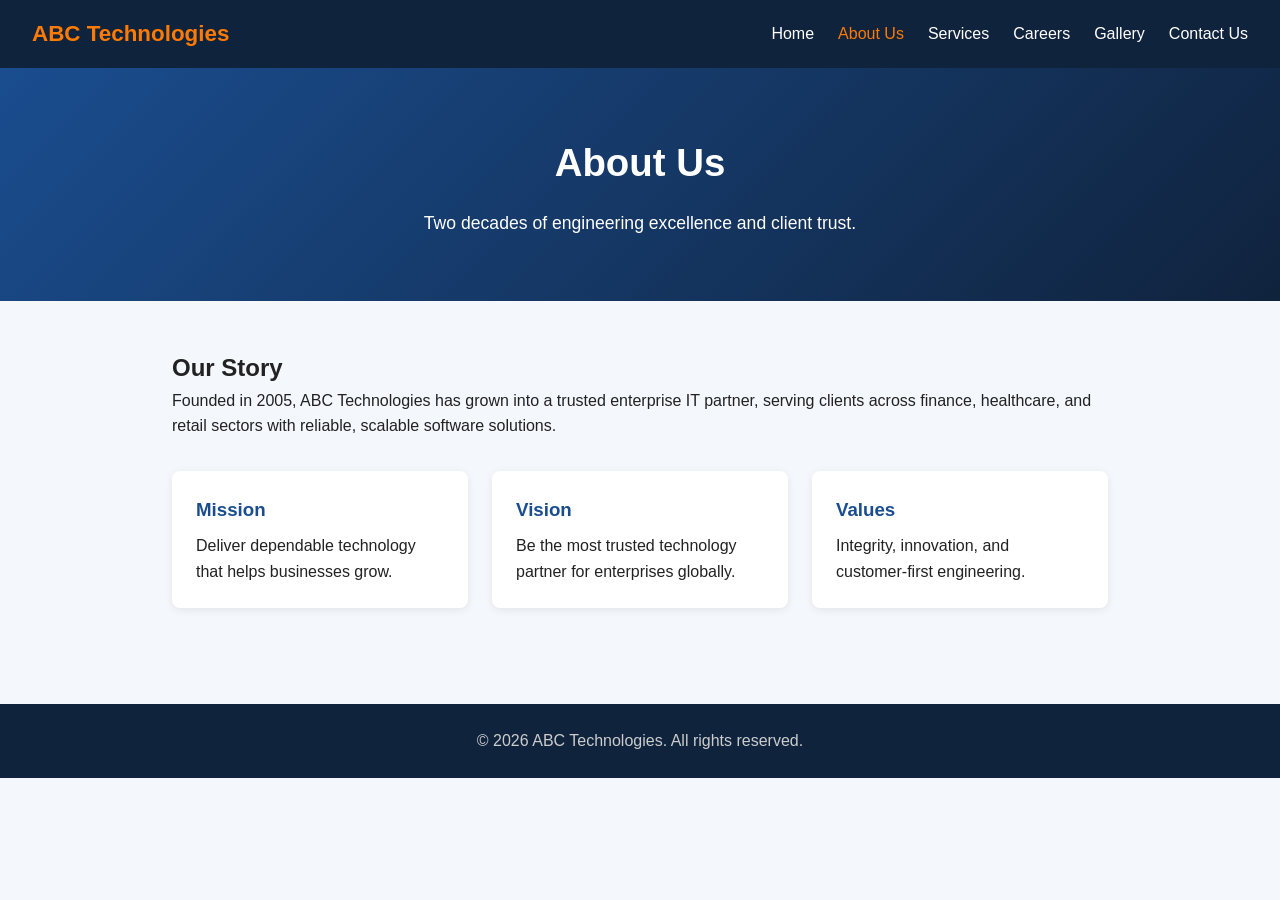
==== website/about.html @ ffd38bb0 "Initial commit: ABC Technologies website + DevOps pipeline" ====
<!DOCTYPE html>
<html lang="en">
<head>
<meta charset="UTF-8">
<meta name="viewport" content="width=device-width, initial-scale=1.0">
<title>About Us - ABC Technologies</title>
<link rel="stylesheet" href="css/style.css">
</head>
<body>
<header>
  <div class="logo">ABC Technologies</div>
  <nav>
    <ul>
      <li><a href="index.html">Home</a></li>
      <li><a href="about.html">About Us</a></li>
      <li><a href="services.html">Services</a></li>
      <li><a href="careers.html">Careers</a></li>
      <li><a href="gallery.html">Gallery</a></li>
      <li><a href="contact.html">Contact Us</a></li>
    </ul>
  </nav>
</header>

<section class="hero">
  <h1>About Us</h1>
  <p>Two decades of engineering excellence and client trust.</p>
</section>

<main>
  <h2>Our Story</h2>
  <p>Founded in 2005, ABC Technologies has grown into a trusted enterprise IT partner, serving clients across finance, healthcare, and retail sectors with reliable, scalable software solutions.</p>
  <div class="card-grid">
    <div class="card"><h3>Mission</h3><p>Deliver dependable technology that helps businesses grow.</p></div>
    <div class="card"><h3>Vision</h3><p>Be the most trusted technology partner for enterprises globally.</p></div>
    <div class="card"><h3>Values</h3><p>Integrity, innovation, and customer-first engineering.</p></div>
  </div>
</main>

<footer>&copy; 2026 ABC Technologies. All rights reserved.</footer>
<script src="js/main.js"></script>
</body>
</html>
---- website/css/style.css ----
:root {
  --primary: #1a4d8f;
  --accent: #ff7a00;
  --dark: #10233d;
  --light: #f4f7fb;
}

* { box-sizing: border-box; margin: 0; padding: 0; }

body {
  font-family: 'Segoe UI', Arial, sans-serif;
  color: #222;
  background: var(--light);
  line-height: 1.6;
}

header {
  background: var(--dark);
  color: #fff;
  padding: 1rem 2rem;
  display: flex;
  justify-content: space-between;
  align-items: center;
  flex-wrap: wrap;
}

header .logo { font-size: 1.4rem; font-weight: 700; color: var(--accent); }

nav ul {
  list-style: none;
  display: flex;
  gap: 1.5rem;
  flex-wrap: wrap;
}

nav a {
  color: #fff;
  text-decoration: none;
  font-weight: 500;
}

nav a:hover, nav a.active { color: var(--accent); }

.hero {
  background: linear-gradient(135deg, var(--primary), var(--dark));
  color: #fff;
  padding: 4rem 2rem;
  text-align: center;
}

.hero h1 { font-size: 2.4rem; margin-bottom: 1rem; }
.hero p { font-size: 1.1rem; max-width: 600px; margin: 0 auto; }

main { padding: 3rem 2rem; max-width: 1000px; margin: 0 auto; }

.card-grid {
  display: grid;
  grid-template-columns: repeat(auto-fit, minmax(220px, 1fr));
  gap: 1.5rem;
  margin-top: 2rem;
}

.card {
  background: #fff;
  border-radius: 8px;
  padding: 1.5rem;
  box-shadow: 0 2px 8px rgba(0,0,0,0.08);
}

.card h3 { color: var(--primary); margin-bottom: 0.5rem; }

.gallery-grid {
  display: grid;
  grid-template-columns: repeat(auto-fit, minmax(180px, 1fr));
  gap: 1rem;
  margin-top: 2rem;
}

.gallery-grid div {
  background: var(--primary);
  color: #fff;
  height: 140px;
  border-radius: 6px;
  display: flex;
  align-items: center;
  justify-content: center;
  font-weight: 600;
}

form { display: flex; flex-direction: column; gap: 1rem; max-width: 500px; margin-top: 1.5rem; }
input, textarea {
  padding: 0.7rem;
  border: 1px solid #ccc;
  border-radius: 4px;
  font-size: 1rem;
}
button {
  background: var(--accent);
  color: #fff;
  border: none;
  padding: 0.8rem;
  border-radius: 4px;
  font-size: 1rem;
  cursor: pointer;
}
button:hover { opacity: 0.9; }

footer {
  background: var(--dark);
  color: #ccc;
  text-align: center;
  padding: 1.5rem;
  margin-top: 3rem;
}

#health {
  font-size: 0.8rem;
  color: #8f8;
}
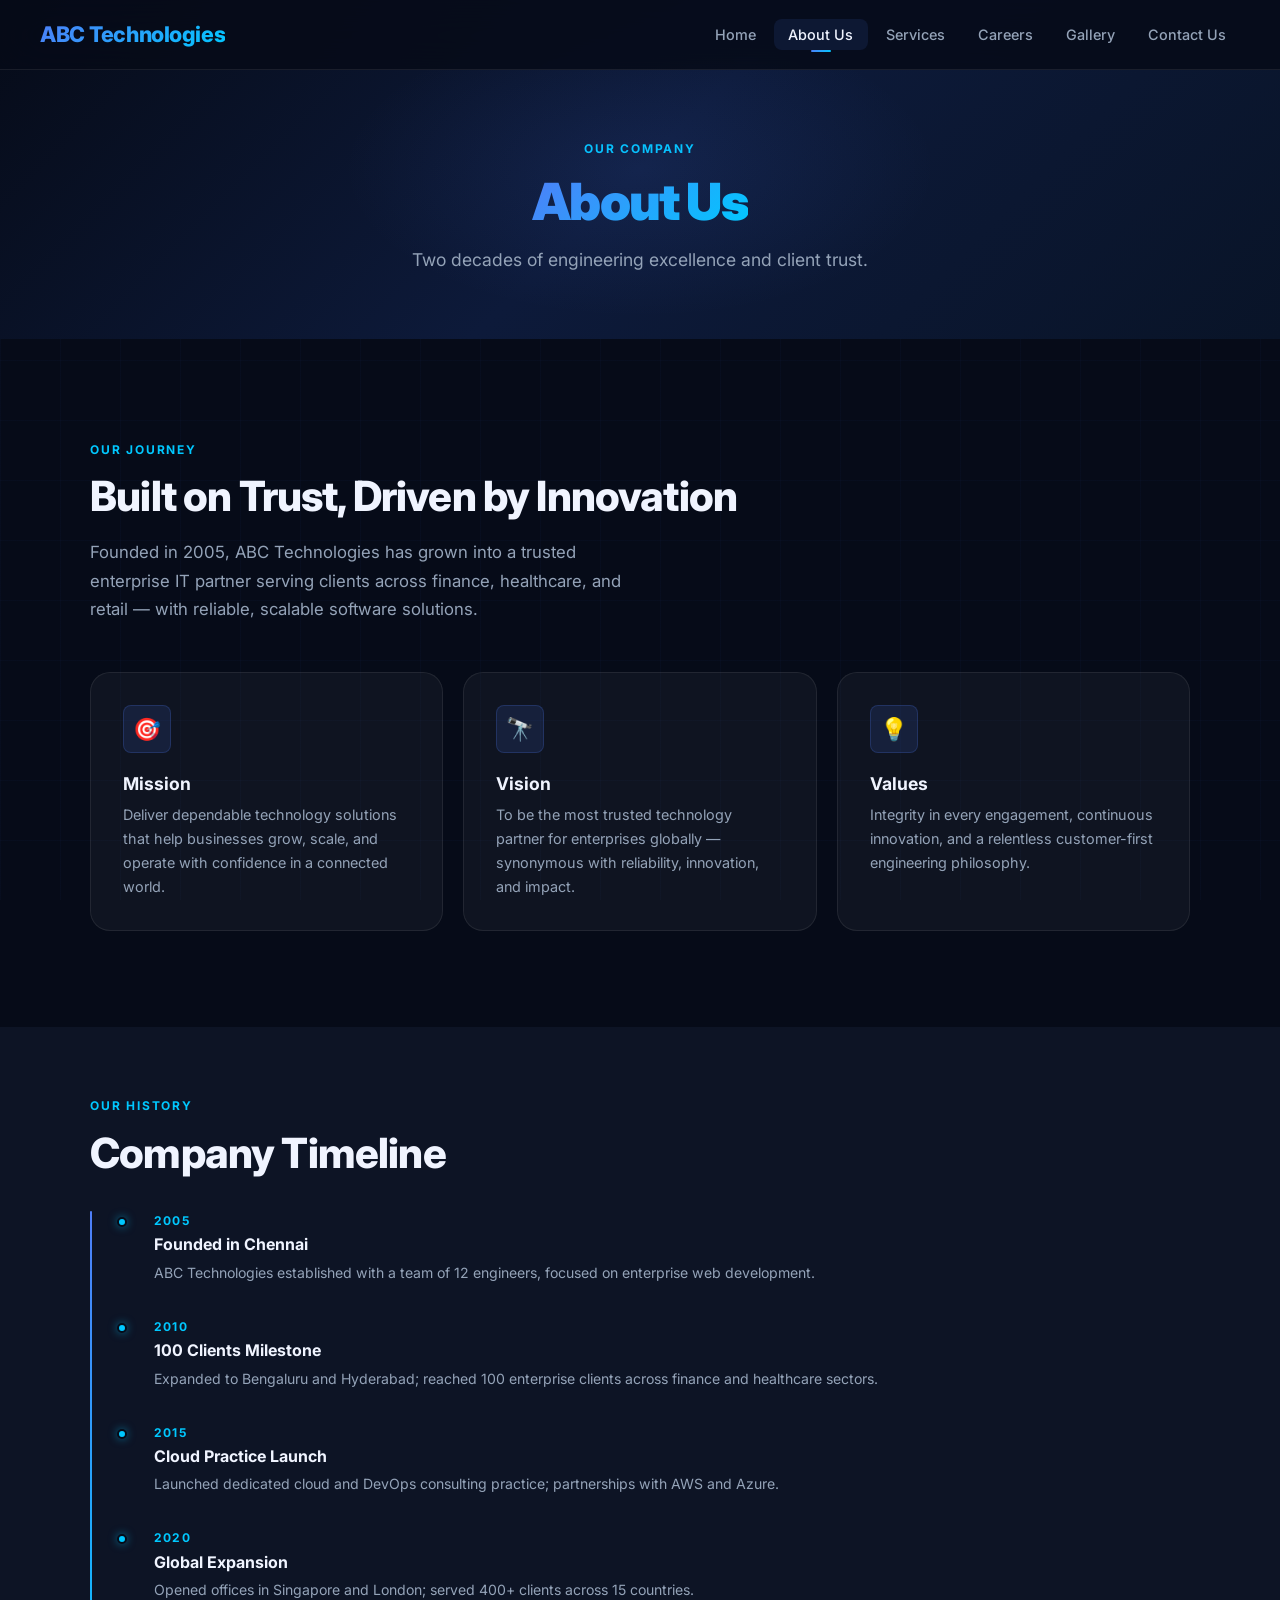
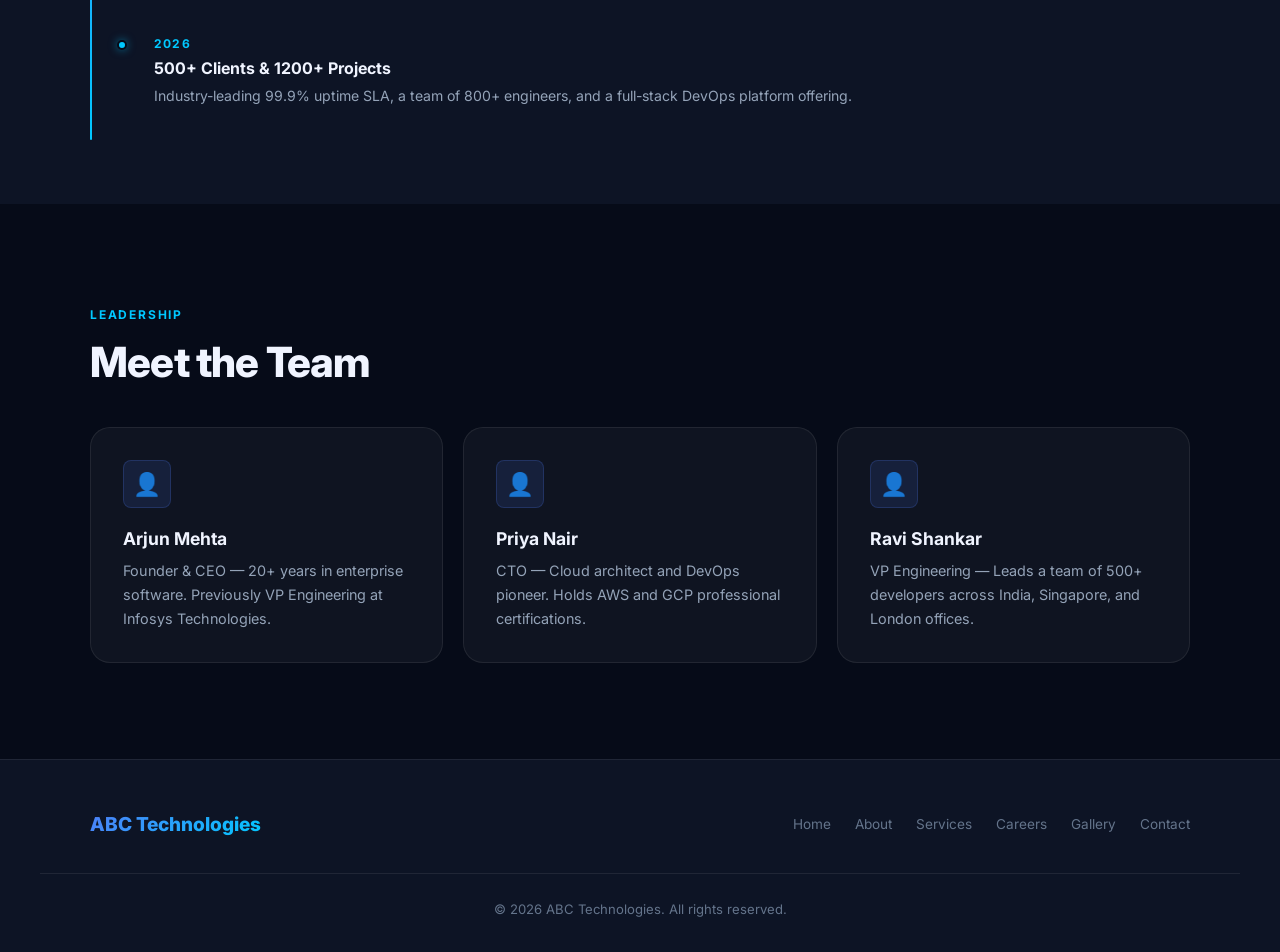
==== commit 829560be: "feat: premium website redesign + DevOps pipeline improvements - Redesigned all 6 pages with dark gla" ====
--- a/website/about.html
+++ b/website/about.html
@@ -1,42 +1,137 @@
 <!DOCTYPE html>
 <html lang="en">
 <head>
-<meta charset="UTF-8">
-<meta name="viewport" content="width=device-width, initial-scale=1.0">
-<title>About Us - ABC Technologies</title>
-<link rel="stylesheet" href="css/style.css">
+  <meta charset="UTF-8">
+  <meta name="viewport" content="width=device-width, initial-scale=1.0">
+  <meta name="description" content="Learn about ABC Technologies — our story, mission, vision, values, and 20 years of engineering excellence.">
+  <title>About Us — ABC Technologies</title>
+  <link rel="stylesheet" href="css/style.css">
 </head>
 <body>
-<header>
+
+<header id="site-header">
   <div class="logo">ABC Technologies</div>
   <nav>
     <ul>
-      <li><a href="index.html">Home</a></li>
-      <li><a href="about.html">About Us</a></li>
-      <li><a href="services.html">Services</a></li>
-      <li><a href="careers.html">Careers</a></li>
-      <li><a href="gallery.html">Gallery</a></li>
-      <li><a href="contact.html">Contact Us</a></li>
+      <li><a href="index.html" id="nav-home">Home</a></li>
+      <li><a href="about.html" id="nav-about">About Us</a></li>
+      <li><a href="services.html" id="nav-services">Services</a></li>
+      <li><a href="careers.html" id="nav-careers">Careers</a></li>
+      <li><a href="gallery.html" id="nav-gallery">Gallery</a></li>
+      <li><a href="contact.html" id="nav-contact">Contact Us</a></li>
     </ul>
   </nav>
 </header>
 
-<section class="hero">
-  <h1>About Us</h1>
+<section class="page-hero">
+  <div class="section-label">Our Company</div>
+  <h1><span class="gradient-text">About Us</span></h1>
   <p>Two decades of engineering excellence and client trust.</p>
 </section>
 
-<main>
-  <h2>Our Story</h2>
-  <p>Founded in 2005, ABC Technologies has grown into a trusted enterprise IT partner, serving clients across finance, healthcare, and retail sectors with reliable, scalable software solutions.</p>
-  <div class="card-grid">
-    <div class="card"><h3>Mission</h3><p>Deliver dependable technology that helps businesses grow.</p></div>
-    <div class="card"><h3>Vision</h3><p>Be the most trusted technology partner for enterprises globally.</p></div>
-    <div class="card"><h3>Values</h3><p>Integrity, innovation, and customer-first engineering.</p></div>
+<!-- Story Section -->
+<section class="section">
+  <div class="section-inner">
+    <div class="section-label">Our Journey</div>
+    <h2 class="section-title">Built on Trust, Driven by Innovation</h2>
+    <p class="section-desc">Founded in 2005, ABC Technologies has grown into a trusted enterprise IT partner serving clients across finance, healthcare, and retail — with reliable, scalable software solutions.</p>
+
+    <!-- Mission / Vision / Values -->
+    <div class="card-grid">
+      <div class="card">
+        <div class="card-icon">🎯</div>
+        <h3>Mission</h3>
+        <p>Deliver dependable technology solutions that help businesses grow, scale, and operate with confidence in a connected world.</p>
+      </div>
+      <div class="card">
+        <div class="card-icon">🔭</div>
+        <h3>Vision</h3>
+        <p>To be the most trusted technology partner for enterprises globally — synonymous with reliability, innovation, and impact.</p>
+      </div>
+      <div class="card">
+        <div class="card-icon">💡</div>
+        <h3>Values</h3>
+        <p>Integrity in every engagement, continuous innovation, and a relentless customer-first engineering philosophy.</p>
+      </div>
+    </div>
   </div>
-</main>
+</section>
 
-<footer>&copy; 2026 ABC Technologies. All rights reserved.</footer>
+<!-- Timeline -->
+<section class="section" style="background: var(--bg-secondary); padding-top: 4rem; padding-bottom: 4rem;">
+  <div class="section-inner">
+    <div class="section-label">Our History</div>
+    <h2 class="section-title">Company Timeline</h2>
+    <div class="timeline">
+      <div class="timeline-item">
+        <div class="year">2005</div>
+        <h3>Founded in Chennai</h3>
+        <p>ABC Technologies established with a team of 12 engineers, focused on enterprise web development.</p>
+      </div>
+      <div class="timeline-item">
+        <div class="year">2010</div>
+        <h3>100 Clients Milestone</h3>
+        <p>Expanded to Bengaluru and Hyderabad; reached 100 enterprise clients across finance and healthcare sectors.</p>
+      </div>
+      <div class="timeline-item">
+        <div class="year">2015</div>
+        <h3>Cloud Practice Launch</h3>
+        <p>Launched dedicated cloud and DevOps consulting practice; partnerships with AWS and Azure.</p>
+      </div>
+      <div class="timeline-item">
+        <div class="year">2020</div>
+        <h3>Global Expansion</h3>
+        <p>Opened offices in Singapore and London; served 400+ clients across 15 countries.</p>
+      </div>
+      <div class="timeline-item">
+        <div class="year">2026</div>
+        <h3>500+ Clients &amp; 1200+ Projects</h3>
+        <p>Industry-leading 99.9% uptime SLA, a team of 800+ engineers, and a full-stack DevOps platform offering.</p>
+      </div>
+    </div>
+  </div>
+</section>
+
+<!-- Leadership -->
+<section class="section">
+  <div class="section-inner">
+    <div class="section-label">Leadership</div>
+    <h2 class="section-title">Meet the Team</h2>
+    <div class="card-grid">
+      <div class="card">
+        <div class="card-icon">👤</div>
+        <h3>Arjun Mehta</h3>
+        <p>Founder &amp; CEO — 20+ years in enterprise software. Previously VP Engineering at Infosys Technologies.</p>
+      </div>
+      <div class="card">
+        <div class="card-icon">👤</div>
+        <h3>Priya Nair</h3>
+        <p>CTO — Cloud architect and DevOps pioneer. Holds AWS and GCP professional certifications.</p>
+      </div>
+      <div class="card">
+        <div class="card-icon">👤</div>
+        <h3>Ravi Shankar</h3>
+        <p>VP Engineering — Leads a team of 500+ developers across India, Singapore, and London offices.</p>
+      </div>
+    </div>
+  </div>
+</section>
+
+<footer>
+  <div class="footer-inner">
+    <div class="footer-logo">ABC Technologies</div>
+    <div class="footer-links">
+      <a href="index.html">Home</a>
+      <a href="about.html">About</a>
+      <a href="services.html">Services</a>
+      <a href="careers.html">Careers</a>
+      <a href="gallery.html">Gallery</a>
+      <a href="contact.html">Contact</a>
+    </div>
+  </div>
+  <div class="footer-copy">&copy; 2026 ABC Technologies. All rights reserved.</div>
+</footer>
+
 <script src="js/main.js"></script>
 </body>
 </html>
--- a/website/css/style.css
+++ b/website/css/style.css
@@ -1,119 +1,940 @@
+/* ============================================================
+   ABC Technologies — Premium Dark Glassmorphism Design System
+   ============================================================ */
+
+@import url('https://fonts.googleapis.com/css2?family=Inter:wght@300;400;500;600;700;800;900&display=swap');
+
+/* ─── CSS Variables ───────────────────────────────────────── */
 :root {
-  --primary: #1a4d8f;
-  --accent: #ff7a00;
-  --dark: #10233d;
-  --light: #f4f7fb;
-}
-
-* { box-sizing: border-box; margin: 0; padding: 0; }
+  --bg-primary:    #060b18;
+  --bg-secondary:  #0d1425;
+  --bg-card:       rgba(255,255,255,0.04);
+  --bg-card-hover: rgba(255,255,255,0.08);
+  --border-glass:  rgba(255,255,255,0.08);
+  --border-hover:  rgba(79,126,248,0.4);
+
+  --accent-blue:   #4f7ef8;
+  --accent-cyan:   #00c8ff;
+  --accent-orange: #ff7a00;
+  --accent-grad:   linear-gradient(135deg, #4f7ef8 0%, #00c8ff 100%);
+  --hero-grad:     linear-gradient(135deg, #060b18 0%, #0d1a3a 50%, #091428 100%);
+
+  --text-primary:  #f0f4ff;
+  --text-secondary:#94a3b8;
+  --text-muted:    #64748b;
+
+  --nav-height: 70px;
+  --radius-sm:  8px;
+  --radius-md:  14px;
+  --radius-lg:  20px;
+  --radius-xl:  28px;
+
+  --shadow-card: 0 4px 24px rgba(0,0,0,0.4);
+  --shadow-glow: 0 0 40px rgba(79,126,248,0.15);
+  --transition:  all 0.3s cubic-bezier(0.4,0,0.2,1);
+}
+
+/* ─── Reset ───────────────────────────────────────────────── */
+*, *::before, *::after { box-sizing: border-box; margin: 0; padding: 0; }
+
+html { scroll-behavior: smooth; }
 
 body {
-  font-family: 'Segoe UI', Arial, sans-serif;
-  color: #222;
-  background: var(--light);
-  line-height: 1.6;
-}
-
+  font-family: 'Inter', -apple-system, sans-serif;
+  background: var(--bg-primary);
+  color: var(--text-primary);
+  line-height: 1.7;
+  overflow-x: hidden;
+}
+
+/* Animated background grid */
+body::before {
+  content: '';
+  position: fixed;
+  inset: 0;
+  background-image:
+    linear-gradient(rgba(79,126,248,0.03) 1px, transparent 1px),
+    linear-gradient(90deg, rgba(79,126,248,0.03) 1px, transparent 1px);
+  background-size: 60px 60px;
+  pointer-events: none;
+  z-index: 0;
+}
+
+/* ─── Scrollbar ───────────────────────────────────────────── */
+::-webkit-scrollbar { width: 6px; }
+::-webkit-scrollbar-track { background: var(--bg-secondary); }
+::-webkit-scrollbar-thumb { background: var(--accent-blue); border-radius: 3px; }
+
+/* ─── Typography ──────────────────────────────────────────── */
+h1, h2, h3, h4 { font-weight: 700; line-height: 1.2; }
+
+.gradient-text {
+  background: var(--accent-grad);
+  -webkit-background-clip: text;
+  -webkit-text-fill-color: transparent;
+  background-clip: text;
+}
+
+/* ─── Navigation ──────────────────────────────────────────── */
 header {
-  background: var(--dark);
-  color: #fff;
-  padding: 1rem 2rem;
-  display: flex;
+  position: fixed;
+  top: 0; left: 0; right: 0;
+  height: var(--nav-height);
+  background: rgba(6,11,24,0.85);
+  backdrop-filter: blur(20px);
+  -webkit-backdrop-filter: blur(20px);
+  border-bottom: 1px solid var(--border-glass);
+  display: flex;
+  align-items: center;
   justify-content: space-between;
-  align-items: center;
-  flex-wrap: wrap;
-}
-
-header .logo { font-size: 1.4rem; font-weight: 700; color: var(--accent); }
+  padding: 0 2.5rem;
+  z-index: 1000;
+  transition: var(--transition);
+}
+
+header.scrolled {
+  background: rgba(6,11,24,0.97);
+  box-shadow: 0 4px 30px rgba(0,0,0,0.5);
+}
+
+.logo {
+  font-size: 1.35rem;
+  font-weight: 800;
+  background: var(--accent-grad);
+  -webkit-background-clip: text;
+  -webkit-text-fill-color: transparent;
+  background-clip: text;
+  letter-spacing: -0.02em;
+}
+
+.logo span {
+  display: inline-block;
+  width: 8px; height: 8px;
+  background: var(--accent-cyan);
+  border-radius: 50%;
+  margin-left: 3px;
+  vertical-align: super;
+  font-size: 0; /* hide text */
+  -webkit-text-fill-color: transparent;
+}
 
 nav ul {
   list-style: none;
   display: flex;
+  gap: 0.25rem;
+  align-items: center;
+}
+
+nav a {
+  color: var(--text-secondary);
+  text-decoration: none;
+  font-weight: 500;
+  font-size: 0.9rem;
+  padding: 0.45rem 0.9rem;
+  border-radius: var(--radius-sm);
+  transition: var(--transition);
+  position: relative;
+}
+
+nav a:hover,
+nav a.active {
+  color: var(--text-primary);
+  background: rgba(79,126,248,0.1);
+}
+
+nav a.active::after {
+  content: '';
+  position: absolute;
+  bottom: -2px; left: 50%;
+  transform: translateX(-50%);
+  width: 20px; height: 2px;
+  background: var(--accent-grad);
+  border-radius: 2px;
+}
+
+/* ─── Hero ────────────────────────────────────────────────── */
+.hero {
+  min-height: 100vh;
+  display: flex;
+  flex-direction: column;
+  align-items: center;
+  justify-content: center;
+  text-align: center;
+  padding: calc(var(--nav-height) + 3rem) 2rem 4rem;
+  background: var(--hero-grad);
+  position: relative;
+  overflow: hidden;
+}
+
+/* Glowing orbs */
+.hero::before {
+  content: '';
+  position: absolute;
+  top: 10%; left: 20%;
+  width: 500px; height: 500px;
+  background: radial-gradient(circle, rgba(79,126,248,0.12) 0%, transparent 70%);
+  border-radius: 50%;
+  pointer-events: none;
+  animation: float 8s ease-in-out infinite;
+}
+
+.hero::after {
+  content: '';
+  position: absolute;
+  bottom: 10%; right: 15%;
+  width: 400px; height: 400px;
+  background: radial-gradient(circle, rgba(0,200,255,0.08) 0%, transparent 70%);
+  border-radius: 50%;
+  pointer-events: none;
+  animation: float 10s ease-in-out infinite reverse;
+}
+
+@keyframes float {
+  0%, 100% { transform: translateY(0px) scale(1); }
+  50% { transform: translateY(-30px) scale(1.05); }
+}
+
+.hero-badge {
+  display: inline-flex;
+  align-items: center;
+  gap: 0.5rem;
+  background: rgba(79,126,248,0.12);
+  border: 1px solid rgba(79,126,248,0.3);
+  color: var(--accent-cyan);
+  font-size: 0.8rem;
+  font-weight: 600;
+  letter-spacing: 0.08em;
+  text-transform: uppercase;
+  padding: 0.35rem 1rem;
+  border-radius: 100px;
+  margin-bottom: 1.5rem;
+  animation: fadeInUp 0.6s ease both;
+}
+
+.hero-badge::before {
+  content: '';
+  width: 6px; height: 6px;
+  background: var(--accent-cyan);
+  border-radius: 50%;
+  animation: pulse-dot 2s infinite;
+}
+
+@keyframes pulse-dot {
+  0%, 100% { opacity: 1; transform: scale(1); }
+  50% { opacity: 0.5; transform: scale(0.8); }
+}
+
+.hero h1 {
+  font-size: clamp(2.4rem, 6vw, 4.2rem);
+  font-weight: 900;
+  line-height: 1.1;
+  letter-spacing: -0.03em;
+  margin-bottom: 1.25rem;
+  animation: fadeInUp 0.7s ease 0.1s both;
+}
+
+.hero p {
+  font-size: clamp(1rem, 2vw, 1.2rem);
+  color: var(--text-secondary);
+  max-width: 580px;
+  margin: 0 auto 2.5rem;
+  animation: fadeInUp 0.7s ease 0.2s both;
+}
+
+.hero-cta {
+  display: flex;
+  gap: 1rem;
+  justify-content: center;
+  flex-wrap: wrap;
+  animation: fadeInUp 0.7s ease 0.3s both;
+}
+
+/* ─── Buttons ─────────────────────────────────────────────── */
+.btn {
+  display: inline-flex;
+  align-items: center;
+  gap: 0.5rem;
+  padding: 0.75rem 1.75rem;
+  border-radius: 100px;
+  font-size: 0.95rem;
+  font-weight: 600;
+  font-family: 'Inter', sans-serif;
+  cursor: pointer;
+  text-decoration: none;
+  transition: var(--transition);
+  border: none;
+}
+
+.btn-primary {
+  background: var(--accent-grad);
+  color: #fff;
+  box-shadow: 0 4px 20px rgba(79,126,248,0.35);
+}
+
+.btn-primary:hover {
+  transform: translateY(-2px);
+  box-shadow: 0 8px 30px rgba(79,126,248,0.5);
+}
+
+.btn-outline {
+  background: transparent;
+  color: var(--text-primary);
+  border: 1px solid var(--border-glass);
+}
+
+.btn-outline:hover {
+  background: var(--bg-card-hover);
+  border-color: var(--border-hover);
+  transform: translateY(-2px);
+}
+
+/* ─── Stats Row ───────────────────────────────────────────── */
+.stats-row {
+  display: flex;
+  justify-content: center;
+  gap: 3rem;
+  flex-wrap: wrap;
+  margin-top: 4rem;
+  padding-top: 2.5rem;
+  border-top: 1px solid var(--border-glass);
+  animation: fadeInUp 0.7s ease 0.4s both;
+  position: relative;
+  z-index: 1;
+}
+
+.stat {
+  text-align: center;
+}
+
+.stat-number {
+  font-size: 2.2rem;
+  font-weight: 800;
+  background: var(--accent-grad);
+  -webkit-background-clip: text;
+  -webkit-text-fill-color: transparent;
+  background-clip: text;
+  line-height: 1;
+}
+
+.stat-label {
+  font-size: 0.8rem;
+  color: var(--text-muted);
+  text-transform: uppercase;
+  letter-spacing: 0.08em;
+  margin-top: 0.3rem;
+}
+
+/* ─── Sections ────────────────────────────────────────────── */
+.section {
+  padding: 6rem 2rem;
+  position: relative;
+  z-index: 1;
+}
+
+.section-inner {
+  max-width: 1100px;
+  margin: 0 auto;
+}
+
+.section-label {
+  display: inline-block;
+  color: var(--accent-cyan);
+  font-size: 0.75rem;
+  font-weight: 700;
+  letter-spacing: 0.15em;
+  text-transform: uppercase;
+  margin-bottom: 0.75rem;
+}
+
+.section-title {
+  font-size: clamp(1.8rem, 4vw, 2.6rem);
+  font-weight: 800;
+  letter-spacing: -0.02em;
+  margin-bottom: 1rem;
+}
+
+.section-desc {
+  color: var(--text-secondary);
+  font-size: 1.05rem;
+  max-width: 560px;
+  margin-bottom: 3rem;
+}
+
+/* ─── Cards ───────────────────────────────────────────────── */
+.card-grid {
+  display: grid;
+  grid-template-columns: repeat(auto-fit, minmax(260px, 1fr));
+  gap: 1.25rem;
+  margin-top: 2.5rem;
+}
+
+.card {
+  background: var(--bg-card);
+  border: 1px solid var(--border-glass);
+  border-radius: var(--radius-lg);
+  padding: 2rem;
+  transition: var(--transition);
+  position: relative;
+  overflow: hidden;
+  opacity: 0;
+  transform: translateY(24px);
+}
+
+.card.visible {
+  opacity: 1;
+  transform: translateY(0);
+}
+
+.card::before {
+  content: '';
+  position: absolute;
+  top: 0; left: 0; right: 0;
+  height: 1px;
+  background: linear-gradient(90deg, transparent, rgba(79,126,248,0.5), transparent);
+  opacity: 0;
+  transition: var(--transition);
+}
+
+.card:hover {
+  background: var(--bg-card-hover);
+  border-color: var(--border-hover);
+  transform: translateY(-4px);
+  box-shadow: var(--shadow-glow);
+}
+
+.card:hover::before { opacity: 1; }
+
+.card-icon {
+  width: 48px; height: 48px;
+  background: rgba(79,126,248,0.12);
+  border: 1px solid rgba(79,126,248,0.2);
+  border-radius: var(--radius-sm);
+  display: flex;
+  align-items: center;
+  justify-content: center;
+  font-size: 1.4rem;
+  margin-bottom: 1.25rem;
+}
+
+.card h3 {
+  font-size: 1.1rem;
+  font-weight: 700;
+  color: var(--text-primary);
+  margin-bottom: 0.6rem;
+}
+
+.card p {
+  font-size: 0.9rem;
+  color: var(--text-secondary);
+  line-height: 1.65;
+}
+
+/* ─── Sub-hero banner (inner pages) ──────────────────────── */
+.page-hero {
+  padding: calc(var(--nav-height) + 4rem) 2rem 4rem;
+  text-align: center;
+  background: var(--hero-grad);
+  position: relative;
+  overflow: hidden;
+}
+
+.page-hero::before {
+  content: '';
+  position: absolute;
+  top: 50%; left: 50%;
+  transform: translate(-50%, -50%);
+  width: 600px; height: 300px;
+  background: radial-gradient(ellipse, rgba(79,126,248,0.1) 0%, transparent 70%);
+  pointer-events: none;
+}
+
+.page-hero h1 {
+  font-size: clamp(2rem, 5vw, 3.2rem);
+  font-weight: 900;
+  letter-spacing: -0.03em;
+  position: relative;
+}
+
+.page-hero p {
+  color: var(--text-secondary);
+  font-size: 1.1rem;
+  margin-top: 0.75rem;
+  position: relative;
+}
+
+/* ─── About — Timeline ────────────────────────────────────── */
+.timeline {
+  position: relative;
+  padding-left: 2rem;
+  margin-top: 2rem;
+}
+
+.timeline::before {
+  content: '';
+  position: absolute;
+  left: 0; top: 0; bottom: 0;
+  width: 2px;
+  background: linear-gradient(180deg, var(--accent-blue), var(--accent-cyan));
+  border-radius: 2px;
+}
+
+.timeline-item {
+  position: relative;
+  padding: 0 0 2rem 2rem;
+  opacity: 0;
+  transform: translateX(-16px);
+  transition: var(--transition);
+}
+
+.timeline-item.visible {
+  opacity: 1;
+  transform: translateX(0);
+}
+
+.timeline-item::before {
+  content: '';
+  position: absolute;
+  left: -5px; top: 6px;
+  width: 10px; height: 10px;
+  background: var(--accent-cyan);
+  border: 2px solid var(--bg-primary);
+  border-radius: 50%;
+  box-shadow: 0 0 8px rgba(0,200,255,0.5);
+}
+
+.timeline-item .year {
+  font-size: 0.75rem;
+  font-weight: 700;
+  color: var(--accent-cyan);
+  text-transform: uppercase;
+  letter-spacing: 0.1em;
+}
+
+.timeline-item h3 { font-size: 1rem; margin: 0.25rem 0 0.4rem; }
+.timeline-item p { font-size: 0.88rem; color: var(--text-secondary); }
+
+/* ─── Services — Icon Cards ───────────────────────────────── */
+.service-card {
+  background: var(--bg-card);
+  border: 1px solid var(--border-glass);
+  border-radius: var(--radius-lg);
+  padding: 2rem;
+  transition: var(--transition);
+  opacity: 0;
+  transform: translateY(24px);
+}
+
+.service-card.visible {
+  opacity: 1;
+  transform: translateY(0);
+}
+
+.service-card:hover {
+  background: var(--bg-card-hover);
+  border-color: var(--border-hover);
+  transform: translateY(-4px);
+  box-shadow: var(--shadow-glow);
+}
+
+.service-icon {
+  font-size: 2rem;
+  margin-bottom: 1rem;
+}
+
+.service-card h3 {
+  font-size: 1.1rem;
+  font-weight: 700;
+  margin-bottom: 0.6rem;
+}
+
+.service-card p {
+  font-size: 0.88rem;
+  color: var(--text-secondary);
+}
+
+/* ─── Careers — Job Cards ─────────────────────────────────── */
+.job-card {
+  background: var(--bg-card);
+  border: 1px solid var(--border-glass);
+  border-radius: var(--radius-lg);
+  padding: 1.75rem 2rem;
+  display: flex;
+  align-items: center;
+  justify-content: space-between;
   gap: 1.5rem;
   flex-wrap: wrap;
-}
-
-nav a {
+  transition: var(--transition);
+  opacity: 0;
+  transform: translateY(16px);
+}
+
+.job-card.visible {
+  opacity: 1;
+  transform: translateY(0);
+}
+
+.job-card:hover {
+  background: var(--bg-card-hover);
+  border-color: var(--border-hover);
+  box-shadow: var(--shadow-glow);
+}
+
+.job-info h3 {
+  font-size: 1.05rem;
+  font-weight: 700;
+  margin-bottom: 0.5rem;
+}
+
+.job-badges {
+  display: flex;
+  gap: 0.5rem;
+  flex-wrap: wrap;
+}
+
+.badge {
+  display: inline-block;
+  padding: 0.25rem 0.75rem;
+  border-radius: 100px;
+  font-size: 0.75rem;
+  font-weight: 600;
+}
+
+.badge-location {
+  background: rgba(0,200,255,0.1);
+  color: var(--accent-cyan);
+  border: 1px solid rgba(0,200,255,0.2);
+}
+
+.badge-type {
+  background: rgba(79,126,248,0.1);
+  color: var(--accent-blue);
+  border: 1px solid rgba(79,126,248,0.2);
+}
+
+.badge-dept {
+  background: rgba(255,122,0,0.1);
+  color: var(--accent-orange);
+  border: 1px solid rgba(255,122,0,0.2);
+}
+
+.job-card .btn-apply {
+  flex-shrink: 0;
+  background: rgba(79,126,248,0.1);
+  color: var(--accent-blue);
+  border: 1px solid rgba(79,126,248,0.3);
+  padding: 0.55rem 1.25rem;
+  border-radius: 100px;
+  font-size: 0.85rem;
+  font-weight: 600;
+  cursor: pointer;
+  text-decoration: none;
+  font-family: 'Inter', sans-serif;
+  transition: var(--transition);
+}
+
+.job-card .btn-apply:hover {
+  background: var(--accent-grad);
   color: #fff;
-  text-decoration: none;
-  font-weight: 500;
-}
-
-nav a:hover, nav a.active { color: var(--accent); }
-
-.hero {
-  background: linear-gradient(135deg, var(--primary), var(--dark));
-  color: #fff;
-  padding: 4rem 2rem;
-  text-align: center;
-}
-
-.hero h1 { font-size: 2.4rem; margin-bottom: 1rem; }
-.hero p { font-size: 1.1rem; max-width: 600px; margin: 0 auto; }
-
-main { padding: 3rem 2rem; max-width: 1000px; margin: 0 auto; }
-
-.card-grid {
-  display: grid;
-  grid-template-columns: repeat(auto-fit, minmax(220px, 1fr));
-  gap: 1.5rem;
-  margin-top: 2rem;
-}
-
-.card {
-  background: #fff;
-  border-radius: 8px;
-  padding: 1.5rem;
-  box-shadow: 0 2px 8px rgba(0,0,0,0.08);
-}
-
-.card h3 { color: var(--primary); margin-bottom: 0.5rem; }
-
+  border-color: transparent;
+  box-shadow: 0 4px 16px rgba(79,126,248,0.35);
+}
+
+/* ─── Gallery ─────────────────────────────────────────────── */
 .gallery-grid {
   display: grid;
-  grid-template-columns: repeat(auto-fit, minmax(180px, 1fr));
+  grid-template-columns: repeat(auto-fit, minmax(280px, 1fr));
+  gap: 1.25rem;
+  margin-top: 2rem;
+}
+
+.gallery-item {
+  border-radius: var(--radius-md);
+  overflow: hidden;
+  position: relative;
+  aspect-ratio: 4/3;
+  background: var(--bg-card);
+  border: 1px solid var(--border-glass);
+  cursor: pointer;
+  opacity: 0;
+  transform: scale(0.96);
+  transition: var(--transition);
+}
+
+.gallery-item.visible {
+  opacity: 1;
+  transform: scale(1);
+}
+
+.gallery-item img {
+  width: 100%;
+  height: 100%;
+  object-fit: cover;
+  transition: transform 0.5s ease;
+}
+
+.gallery-item:hover img { transform: scale(1.07); }
+
+.gallery-overlay {
+  position: absolute;
+  inset: 0;
+  background: linear-gradient(to top, rgba(6,11,24,0.9) 0%, transparent 60%);
+  opacity: 0;
+  transition: var(--transition);
+  display: flex;
+  align-items: flex-end;
+  padding: 1.25rem;
+}
+
+.gallery-item:hover .gallery-overlay { opacity: 1; }
+
+.gallery-overlay span {
+  color: #fff;
+  font-weight: 600;
+  font-size: 0.95rem;
+}
+
+/* ─── Contact ─────────────────────────────────────────────── */
+.contact-grid {
+  display: grid;
+  grid-template-columns: 1fr 1.5fr;
+  gap: 3rem;
+  margin-top: 2rem;
+}
+
+.contact-info-list {
+  display: flex;
+  flex-direction: column;
+  gap: 1.25rem;
+}
+
+.contact-info-item {
+  display: flex;
+  align-items: flex-start;
   gap: 1rem;
-  margin-top: 2rem;
-}
-
-.gallery-grid div {
-  background: var(--primary);
-  color: #fff;
-  height: 140px;
-  border-radius: 6px;
+  background: var(--bg-card);
+  border: 1px solid var(--border-glass);
+  border-radius: var(--radius-md);
+  padding: 1.25rem;
+  transition: var(--transition);
+}
+
+.contact-info-item:hover {
+  border-color: var(--border-hover);
+  background: var(--bg-card-hover);
+}
+
+.contact-info-icon {
+  font-size: 1.4rem;
+  flex-shrink: 0;
+  width: 42px; height: 42px;
+  background: rgba(79,126,248,0.1);
+  border-radius: var(--radius-sm);
   display: flex;
   align-items: center;
   justify-content: center;
+}
+
+.contact-info-item h4 {
+  font-size: 0.8rem;
   font-weight: 600;
-}
-
-form { display: flex; flex-direction: column; gap: 1rem; max-width: 500px; margin-top: 1.5rem; }
-input, textarea {
-  padding: 0.7rem;
-  border: 1px solid #ccc;
-  border-radius: 4px;
-  font-size: 1rem;
-}
-button {
-  background: var(--accent);
+  color: var(--text-muted);
+  text-transform: uppercase;
+  letter-spacing: 0.08em;
+  margin-bottom: 0.2rem;
+}
+
+.contact-info-item p {
+  font-size: 0.9rem;
+  color: var(--text-secondary);
+}
+
+/* ─── Form ────────────────────────────────────────────────── */
+.contact-form-wrap {
+  background: var(--bg-card);
+  border: 1px solid var(--border-glass);
+  border-radius: var(--radius-lg);
+  padding: 2.5rem;
+}
+
+.contact-form-wrap h3 {
+  font-size: 1.3rem;
+  font-weight: 700;
+  margin-bottom: 1.75rem;
+}
+
+form {
+  display: flex;
+  flex-direction: column;
+  gap: 1rem;
+}
+
+.form-row {
+  display: grid;
+  grid-template-columns: 1fr 1fr;
+  gap: 1rem;
+}
+
+.form-group {
+  display: flex;
+  flex-direction: column;
+  gap: 0.35rem;
+}
+
+.form-group label {
+  font-size: 0.8rem;
+  font-weight: 600;
+  color: var(--text-secondary);
+  text-transform: uppercase;
+  letter-spacing: 0.05em;
+}
+
+input, textarea, select {
+  background: rgba(255,255,255,0.04);
+  border: 1px solid var(--border-glass);
+  border-radius: var(--radius-sm);
+  padding: 0.75rem 1rem;
+  color: var(--text-primary);
+  font-size: 0.95rem;
+  font-family: 'Inter', sans-serif;
+  transition: var(--transition);
+  outline: none;
+  width: 100%;
+}
+
+input:focus, textarea:focus, select:focus {
+  border-color: var(--accent-blue);
+  background: rgba(79,126,248,0.05);
+  box-shadow: 0 0 0 3px rgba(79,126,248,0.1);
+}
+
+input::placeholder, textarea::placeholder { color: var(--text-muted); }
+
+textarea { resize: vertical; min-height: 130px; }
+
+button[type="submit"], .btn-submit {
+  background: var(--accent-grad);
   color: #fff;
   border: none;
-  padding: 0.8rem;
-  border-radius: 4px;
-  font-size: 1rem;
+  padding: 0.85rem 2rem;
+  border-radius: 100px;
+  font-size: 0.95rem;
+  font-weight: 600;
+  font-family: 'Inter', sans-serif;
   cursor: pointer;
-}
-button:hover { opacity: 0.9; }
-
+  transition: var(--transition);
+  align-self: flex-start;
+  box-shadow: 0 4px 20px rgba(79,126,248,0.3);
+}
+
+button[type="submit"]:hover { transform: translateY(-2px); box-shadow: 0 8px 28px rgba(79,126,248,0.45); }
+
+.form-success {
+  display: none;
+  padding: 1rem;
+  background: rgba(0,200,100,0.1);
+  border: 1px solid rgba(0,200,100,0.3);
+  border-radius: var(--radius-sm);
+  color: #00c864;
+  font-size: 0.9rem;
+  font-weight: 500;
+}
+
+/* ─── Health indicator ────────────────────────────────────── */
+#health {
+  display: inline-flex;
+  align-items: center;
+  gap: 0.5rem;
+  font-size: 0.82rem;
+  color: #00c864;
+  margin-top: 1rem;
+}
+
+#health::before {
+  content: '';
+  width: 7px; height: 7px;
+  background: #00c864;
+  border-radius: 50%;
+  box-shadow: 0 0 6px #00c864;
+  animation: pulse-dot 2s infinite;
+}
+
+/* ─── Footer ──────────────────────────────────────────────── */
 footer {
-  background: var(--dark);
-  color: #ccc;
+  background: var(--bg-secondary);
+  border-top: 1px solid var(--border-glass);
+  padding: 3rem 2.5rem 2rem;
+  position: relative;
+  z-index: 1;
+}
+
+.footer-inner {
+  max-width: 1100px;
+  margin: 0 auto;
+  display: flex;
+  align-items: center;
+  justify-content: space-between;
+  flex-wrap: wrap;
+  gap: 1rem;
+}
+
+.footer-logo {
+  font-size: 1.2rem;
+  font-weight: 800;
+  background: var(--accent-grad);
+  -webkit-background-clip: text;
+  -webkit-text-fill-color: transparent;
+  background-clip: text;
+}
+
+.footer-links {
+  display: flex;
+  gap: 1.5rem;
+  flex-wrap: wrap;
+}
+
+.footer-links a {
+  color: var(--text-muted);
+  text-decoration: none;
+  font-size: 0.85rem;
+  transition: var(--transition);
+}
+
+.footer-links a:hover { color: var(--text-primary); }
+
+.footer-copy {
+  color: var(--text-muted);
+  font-size: 0.82rem;
   text-align: center;
-  padding: 1.5rem;
-  margin-top: 3rem;
-}
-
-#health {
-  font-size: 0.8rem;
-  color: #8f8;
-}
+  margin-top: 2rem;
+  padding-top: 1.5rem;
+  border-top: 1px solid var(--border-glass);
+}
+
+/* ─── Animations ──────────────────────────────────────────── */
+@keyframes fadeInUp {
+  from { opacity: 0; transform: translateY(20px); }
+  to   { opacity: 1; transform: translateY(0); }
+}
+
+/* Stagger animation delays */
+.card:nth-child(1), .service-card:nth-child(1), .job-card:nth-child(1) { transition-delay: 0.05s; }
+.card:nth-child(2), .service-card:nth-child(2), .job-card:nth-child(2) { transition-delay: 0.1s; }
+.card:nth-child(3), .service-card:nth-child(3), .job-card:nth-child(3) { transition-delay: 0.15s; }
+.card:nth-child(4), .service-card:nth-child(4), .job-card:nth-child(4) { transition-delay: 0.2s; }
+.card:nth-child(5), .service-card:nth-child(5), .job-card:nth-child(5) { transition-delay: 0.25s; }
+.card:nth-child(6), .service-card:nth-child(6), .job-card:nth-child(6) { transition-delay: 0.3s; }
+
+/* ─── Responsive ──────────────────────────────────────────── */
+@media (max-width: 768px) {
+  header { padding: 0 1.25rem; }
+  nav a { padding: 0.4rem 0.6rem; font-size: 0.82rem; }
+  .contact-grid { grid-template-columns: 1fr; }
+  .form-row { grid-template-columns: 1fr; }
+  .stats-row { gap: 2rem; }
+  .footer-inner { flex-direction: column; align-items: flex-start; }
+}
+
+@media (max-width: 540px) {
+  nav ul { gap: 0; }
+  .hero-cta { flex-direction: column; align-items: center; }
+}
